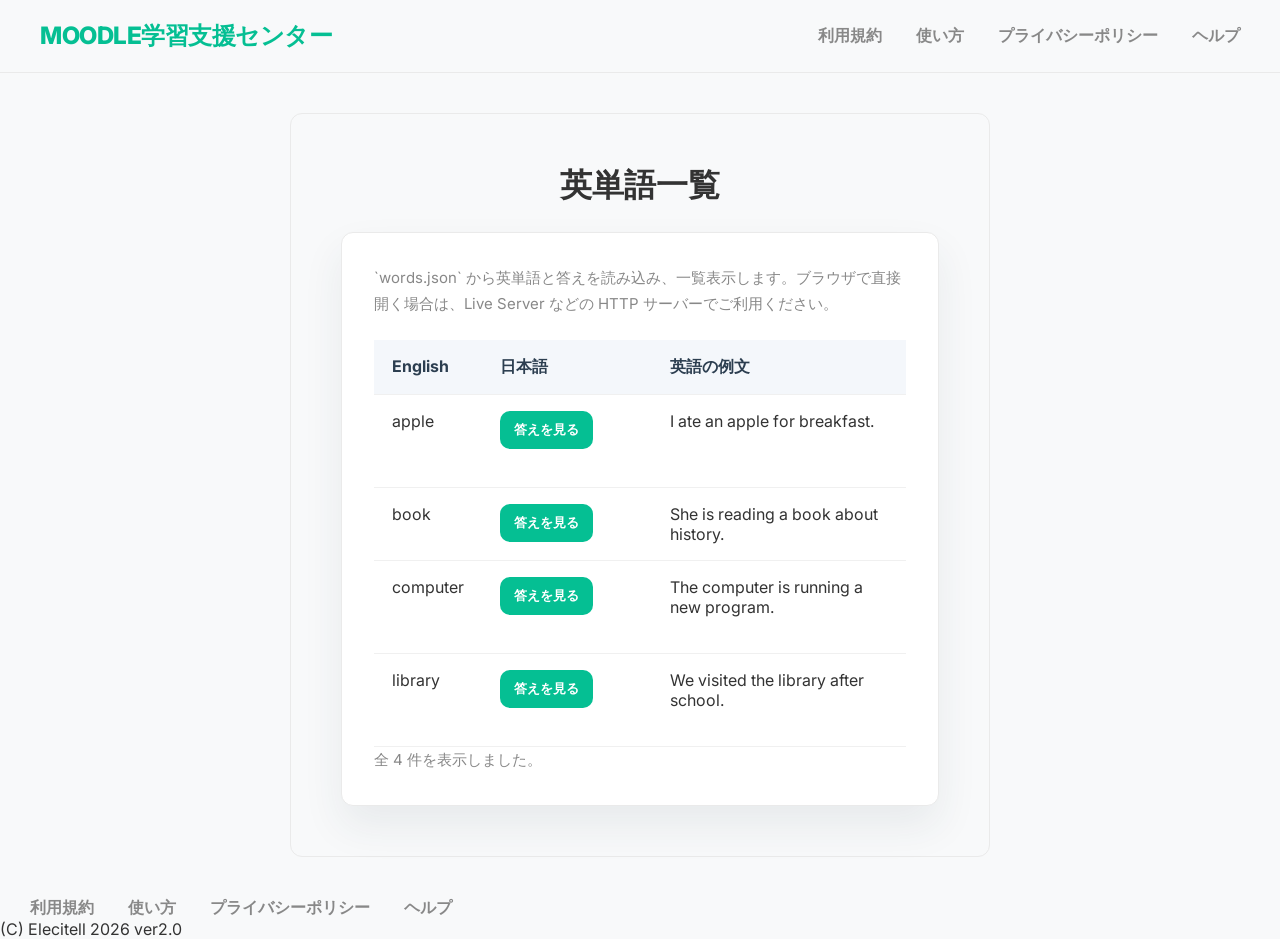
==== index.html @ 6a3adf2b "Rename word_list.html to index.html" ====
<!DOCTYPE html>
<html>

<head>
    <meta charset="UTF-8">
    <meta name="viewport" content="width=device-width, initial-scale=1">

    <!-- CSS読み込み -->
    <link rel="stylesheet" href="term.css">
    <!-- <link rel="stylesheet" href="../static/term.css"> -->

    <link rel="icon" href="data:,">

    <title>Moodle学習支援センター - 利用規約 -</title>
</head>

<body>
    <header>
        <a class="logo" href="/">Moodle学習支援センター</a>
        <div class="row">
            <a href="/term" class="menu">利用規約</a>
            <a href="/use" class="menu">使い方</a>
            <a href="/policy" class="menu">プライバシーポリシー</a>
            <a href="/help" class="menu">ヘルプ</a>
        </div>
    </header>

    <main>
        <div class="content">
            <h1 style="text-align: center; margin-bottom: 24px; color: var(--text-main);">英単語一覧</h1>
            <div class="card">
                <p class="note">`words.json` から英単語と答えを読み込み、一覧表示します。ブラウザで直接開く場合は、Live Server などの HTTP サーバーでご利用ください。</p>
                <div class="table-wrapper">
                    <table class="word-table">
                        <thead>
                            <tr>
                                <th>English</th>
                                <th>日本語</th>
                                <th>英語の例文</th>
                            </tr>
                        </thead>
                        <tbody id="wordTableBody">
                        </tbody>
                    </table>
                </div>
                <p id="status" class="note">読み込み中...</p>
            </div>
        </div>
    </main>

    <footer>
        <div class="row">
            <a href="/term" class="menu">利用規約</a>
            <a href="/use" class="menu">使い方</a>
            <a href="/policy" class="menu">プライバシーポリシー</a>
            <a href="/help" class="menu">ヘルプ</a>
            <p>(C) Elecitell 2026 ver2.0</p>
        </div>
    </footer>

    <script>
        async function loadWordList() {
            const status = document.getElementById('status');
            const tbody = document.getElementById('wordTableBody');
            try {
                const response = await fetch(new URL('./words.json', location.href));
                if (!response.ok) throw new Error('読み込みに失敗しました');
                const words = await response.json();

                if (!Array.isArray(words) || words.length === 0) {
                    status.textContent = '単語データがありません。';
                    return;
                }

                words.forEach(item => {
                    const row = document.createElement('tr');
                    const wordCell = document.createElement('td');
                    const meaningCell = document.createElement('td');
                    const exampleCell = document.createElement('td');
                    const revealBtn = document.createElement('button');
                    const answerText = document.createElement('span');

                    wordCell.textContent = item.word || '';

                    revealBtn.className = 'reveal-btn';
                    revealBtn.type = 'button';
                    revealBtn.textContent = '答えを見る';

                    answerText.className = 'hidden-answer';
                    answerText.textContent = item.meaning || 'なし';

                    revealBtn.addEventListener('click', () => {
                        answerText.classList.add('visible-answer');
                        answerText.classList.remove('hidden-answer');
                        revealBtn.disabled = true;
                    });

                    meaningCell.appendChild(revealBtn);
                    meaningCell.appendChild(answerText);
                    exampleCell.textContent = item.example || '';

                    row.appendChild(wordCell);
                    row.appendChild(meaningCell);
                    row.appendChild(exampleCell);
                    tbody.appendChild(row);
                });

                status.textContent = `全 ${words.length} 件を表示しました。`;
            } catch (error) {
                status.textContent = 'データの読み込み中にエラーが発生しました。ローカルファイルはサーバー経由で開く必要があります。';
                console.error(error);
            }
        }

        window.addEventListener('DOMContentLoaded', loadWordList);
    </script>
</body>

</html>
---- term.css ----
@import url('https://fonts.googleapis.com/css2?family=Inter:wght@400;600;800&display=swap');

:root {
    --primary: #05BF93;
    --secondary: #2C3E50;
    --bg-color: #F8F9FA;
    --text-main: #333333;
    --text-muted: #888888;
    --border-color: #EAEAEA;
    --border-light: #F0F0F0;
    --hover-bg: #F1F2F6;
    --active-bg: #E8F8F5;
    --radius: 12px;
}

* {
    box-sizing: border-box;
    margin: 0;
    padding: 0;
    font-family: 'Inter', sans-serif;
}

body {
    background: var(--bg-color);
    color: var(--text-main);
    min-height: 100vh;
    display: flex;
    flex-direction: column;
}

/* --------------------
   Header
-------------------- */
header {
    display: flex;
    background: var(--bg-color);
    border-bottom: 1px solid var(--border-color);
    justify-content: space-between;
    align-items: center;
    padding: 20px 40px;
    position: sticky;
    top: 0;
    z-index: 100;
}

.logo {
    font-weight: 800;
    font-size: 24px;
    color: var(--primary);
    text-decoration: none;
    letter-spacing: -0.5px;
    text-transform: uppercase;
}

.menu {
    text-decoration: none;
    color: var(--text-muted);
    font-weight: 600;
    margin-left: 30px;
    transition: color 0.3s ease;
    position: relative;
}

.menu:hover {
    color: var(--primary);
}

.menu::after {
    content: '';
    position: absolute;
    width: 0;
    height: 2px;
    display: block;
    margin-top: 4px;
    right: 0;
    background: var(--primary);
    transition: width 0.3s ease;
    -webkit-transition: width 0.3s ease;
}

.menu:hover::after {
    width: 100%;
    left: 0;
    background: var(--primary);
}

/* --------------------
   Main Context
-------------------- */
main {
    flex: 1;
    display: flex;
    justify-content: center;
    align-items: flex-start;
    padding: 40px 20px;
}

.content {
    width: 100%;
    max-width: 700px;
    background: var(--bg-color);
    border: 1px solid var(--border-color);
    padding: 50px;
    border-radius: var(--radius);
    animation: slideUp 0.6s cubic-bezier(0.16, 1, 0.3, 1);
}

@keyframes slideUp {
    from {
        opacity: 0;
        transform: translateY(30px);
    }

    to {
        opacity: 1;
        transform: translateY(0);
    }
}

/* --------------------
   Forms & Elements
-------------------- */
.card {
    background: white;
    border: 1px solid var(--border-color);
    border-radius: var(--radius);
    padding: 32px;
    box-shadow: 0 20px 40px rgba(44, 62, 80, 0.08);
}

.note {
    color: var(--text-muted);
    font-size: 15px;
    line-height: 1.7;
}

.table-wrapper {
    overflow-x: auto;
    margin-top: 24px;
}

.word-table {
    width: 100%;
    border-collapse: collapse;
    min-width: 320px;
}

.word-table th,
.word-table td {
    padding: 16px 18px;
    border-bottom: 1px solid var(--border-light);
    text-align: left;
    vertical-align: top;
}

.word-table th {
    background: #F4F7FB;
    color: var(--secondary);
    font-weight: 700;
}

.word-table tr:hover {
    background: var(--hover-bg);
}

.answer-cell {
    color: var(--secondary);
    line-height: 1.6;
}

.answer-label {
    display: block;
    font-weight: 700;
    margin-bottom: 6px;
}

.reveal-btn {
    padding: 10px 14px;
    background: var(--primary);
    color: white;
    border: none;
    border-radius: 10px;
    cursor: pointer;
    font-weight: 700;
    transition: transform 0.2s ease, background 0.2s ease;
}

.reveal-btn:hover {
    transform: translateY(-1px);
    background: #049671;
}

.reveal-btn:disabled {
    opacity: 0.6;
    cursor: not-allowed;
}

.hidden-answer {
    color: transparent;
    user-select: none;
    transition: color 0.2s ease;
}

.visible-answer {
    color: var(--text-main);

    .Form-Btn:disabled {
        background: var(--hover-bg);
        color: var(--border-light);
        border-color: var(--border-light);
        cursor: not-allowed;
    }

    /* --------------------
   Footer
-------------------- */
    footer {
        margin-top: auto;
        background: var(--bg-color);
        border-top: 1px solid var(--border-color);
        padding: 30px 40px;
    }

    footer .row {
        display: flex;
        justify-content: center;
        align-items: center;
        flex-wrap: wrap;
        gap: 30px;
        max-width: 800px;
        margin: 0 auto;
    }

    footer .menu {
        margin: 0;
        font-size: 14px;
    }

    footer p {
        width: 100%;
        text-align: center;
        color: var(--text-muted);
        font-size: 13px;
        margin-top: 20px;
        font-weight: 600;
    }

    /* --------------------
   Responsive
-------------------- */
    @media screen and (max-width: 768px) {
        header {
            flex-direction: column;
            padding: 15px 20px;
            gap: 15px;
        }

        header .row {
            display: flex;
            flex-wrap: wrap;
            justify-content: center;
            gap: 15px;
        }

        .logo {
            font-size: 22px;
        }

        .menu {
            margin-left: 0;
            font-size: 14px;
        }

        .content {
            padding: 30px 20px;
        }
    }
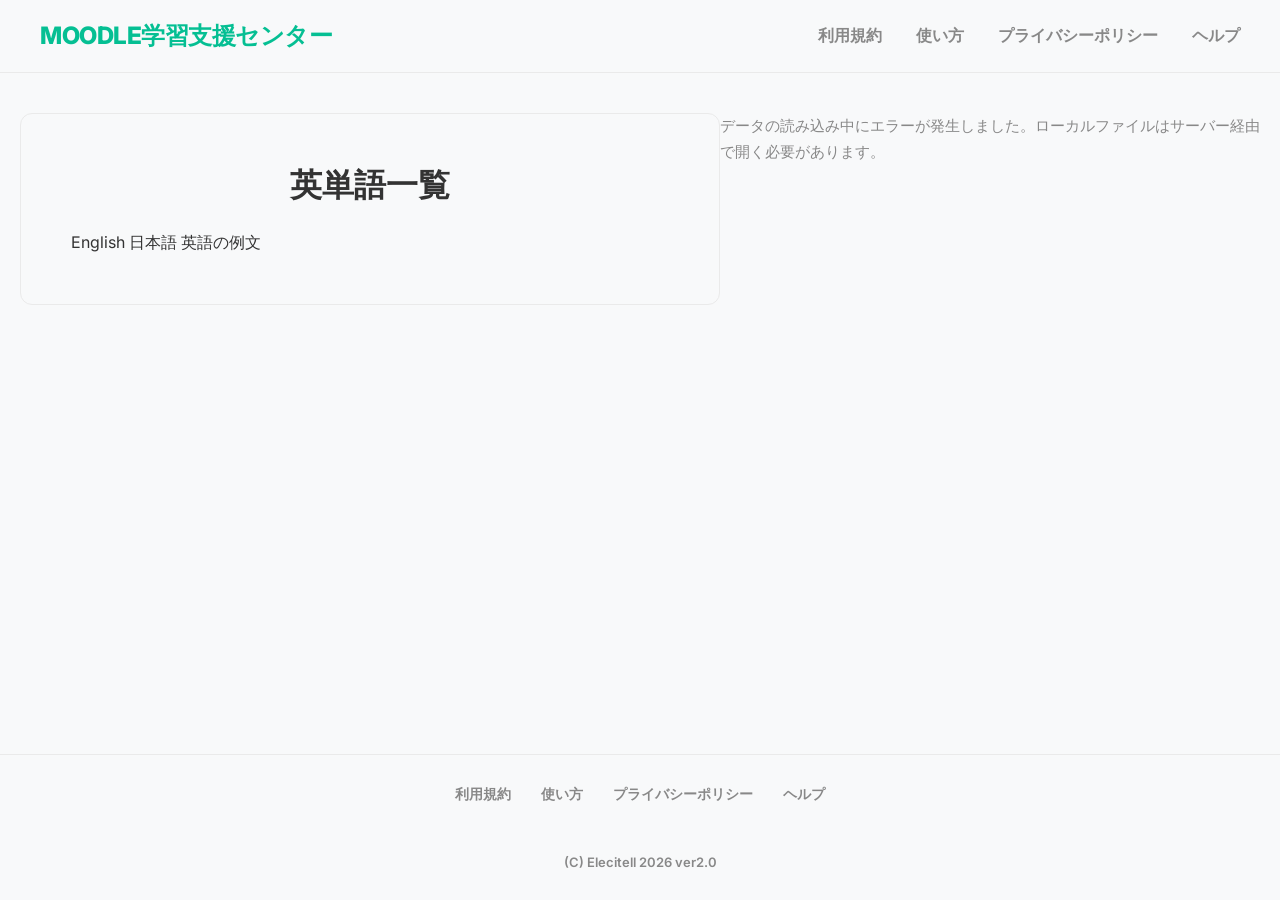
==== commit e74cddf7: "Add files via upload" ====
--- a/index.html
+++ b/index.html
@@ -28,10 +28,7 @@
     <main>
         <div class="content">
             <h1 style="text-align: center; margin-bottom: 24px; color: var(--text-main);">英単語一覧</h1>
-            <div class="card">
-                <p class="note">`words.json` から英単語と答えを読み込み、一覧表示します。ブラウザで直接開く場合は、Live Server などの HTTP サーバーでご利用ください。</p>
-                <div class="table-wrapper">
-                    <table class="word-table">
+
                         <thead>
                             <tr>
                                 <th>English</th>
@@ -77,10 +74,14 @@
                     const wordCell = document.createElement('td');
                     const meaningCell = document.createElement('td');
                     const exampleCell = document.createElement('td');
+                    const wordInline = document.createElement('div');
+                    const wordText = document.createElement('span');
                     const revealBtn = document.createElement('button');
                     const answerText = document.createElement('span');
 
-                    wordCell.textContent = item.word || '';
+                    wordInline.className = 'word-inline';
+                    wordText.className = 'word-text';
+                    wordText.textContent = item.word || '';
 
                     revealBtn.className = 'reveal-btn';
                     revealBtn.type = 'button';
@@ -90,12 +91,14 @@
                     answerText.textContent = item.meaning || 'なし';
 
                     revealBtn.addEventListener('click', () => {
-                        answerText.classList.add('visible-answer');
-                        answerText.classList.remove('hidden-answer');
-                        revealBtn.disabled = true;
+                        const isVisible = answerText.classList.toggle('visible-answer');
+                        answerText.classList.toggle('hidden-answer', !isVisible);
+                        revealBtn.textContent = isVisible ? '答えを隠す' : '答えを見る';
                     });
 
-                    meaningCell.appendChild(revealBtn);
+                    wordInline.appendChild(wordText);
+                    wordInline.appendChild(revealBtn);
+                    wordCell.appendChild(wordInline);
                     meaningCell.appendChild(answerText);
                     exampleCell.textContent = item.example || '';
 
@@ -116,4 +119,4 @@
     </script>
 </body>
 
-</html>
+</html>
--- a/term.css
+++ b/term.css
@@ -163,15 +163,17 @@
     background: var(--hover-bg);
 }
 
-.answer-cell {
+.word-inline {
+    display: flex;
+    align-items: center;
+    gap: 12px;
+    flex-wrap: nowrap;
+    white-space: nowrap;
+}
+
+.word-text {
+    font-weight: 700;
     color: var(--secondary);
-    line-height: 1.6;
-}
-
-.answer-label {
-    display: block;
-    font-weight: 700;
-    margin-bottom: 6px;
 }
 
 .reveal-btn {
@@ -183,6 +185,7 @@
     cursor: pointer;
     font-weight: 700;
     transition: transform 0.2s ease, background 0.2s ease;
+    white-space: nowrap;
 }
 
 .reveal-btn:hover {
@@ -198,80 +201,73 @@
 .hidden-answer {
     color: transparent;
     user-select: none;
-    transition: color 0.2s ease;
+    visibility: hidden;
+    transition: color 0.2s ease, visibility 0.2s ease;
 }
 
 .visible-answer {
     color: var(--text-main);
-
-    .Form-Btn:disabled {
-        background: var(--hover-bg);
-        color: var(--border-light);
-        border-color: var(--border-light);
-        cursor: not-allowed;
-    }
-
-    /* --------------------
-   Footer
--------------------- */
-    footer {
-        margin-top: auto;
-        background: var(--bg-color);
-        border-top: 1px solid var(--border-color);
-        padding: 30px 40px;
-    }
-
-    footer .row {
+    visibility: visible;
+}
+
+footer {
+    margin-top: auto;
+    background: var(--bg-color);
+    border-top: 1px solid var(--border-color);
+    padding: 30px 40px;
+}
+
+footer .row {
+    display: flex;
+    justify-content: center;
+    align-items: center;
+    flex-wrap: wrap;
+    gap: 30px;
+    max-width: 800px;
+    margin: 0 auto;
+}
+
+footer .menu {
+    margin: 0;
+    font-size: 14px;
+}
+
+footer p {
+    width: 100%;
+    text-align: center;
+    color: var(--text-muted);
+    font-size: 13px;
+    margin-top: 20px;
+    font-weight: 600;
+}
+
+/* --------------------
+   Responsive
+-------------------- */
+@media screen and (max-width: 768px) {
+    header {
+        flex-direction: column;
+        padding: 15px 20px;
+        gap: 15px;
+    }
+
+    header .row {
         display: flex;
+        flex-wrap: wrap;
         justify-content: center;
-        align-items: center;
-        flex-wrap: wrap;
-        gap: 30px;
-        max-width: 800px;
-        margin: 0 auto;
-    }
-
-    footer .menu {
-        margin: 0;
+        gap: 15px;
+    }
+
+    .logo {
+        font-size: 22px;
+    }
+
+    .menu {
+        margin-left: 0;
         font-size: 14px;
     }
 
-    footer p {
-        width: 100%;
-        text-align: center;
-        color: var(--text-muted);
-        font-size: 13px;
-        margin-top: 20px;
-        font-weight: 600;
-    }
-
-    /* --------------------
-   Responsive
--------------------- */
-    @media screen and (max-width: 768px) {
-        header {
-            flex-direction: column;
-            padding: 15px 20px;
-            gap: 15px;
-        }
-
-        header .row {
-            display: flex;
-            flex-wrap: wrap;
-            justify-content: center;
-            gap: 15px;
-        }
-
-        .logo {
-            font-size: 22px;
-        }
-
-        .menu {
-            margin-left: 0;
-            font-size: 14px;
-        }
-
-        .content {
-            padding: 30px 20px;
-        }
-    }+    .content {
+        padding: 30px 20px;
+    }
+}
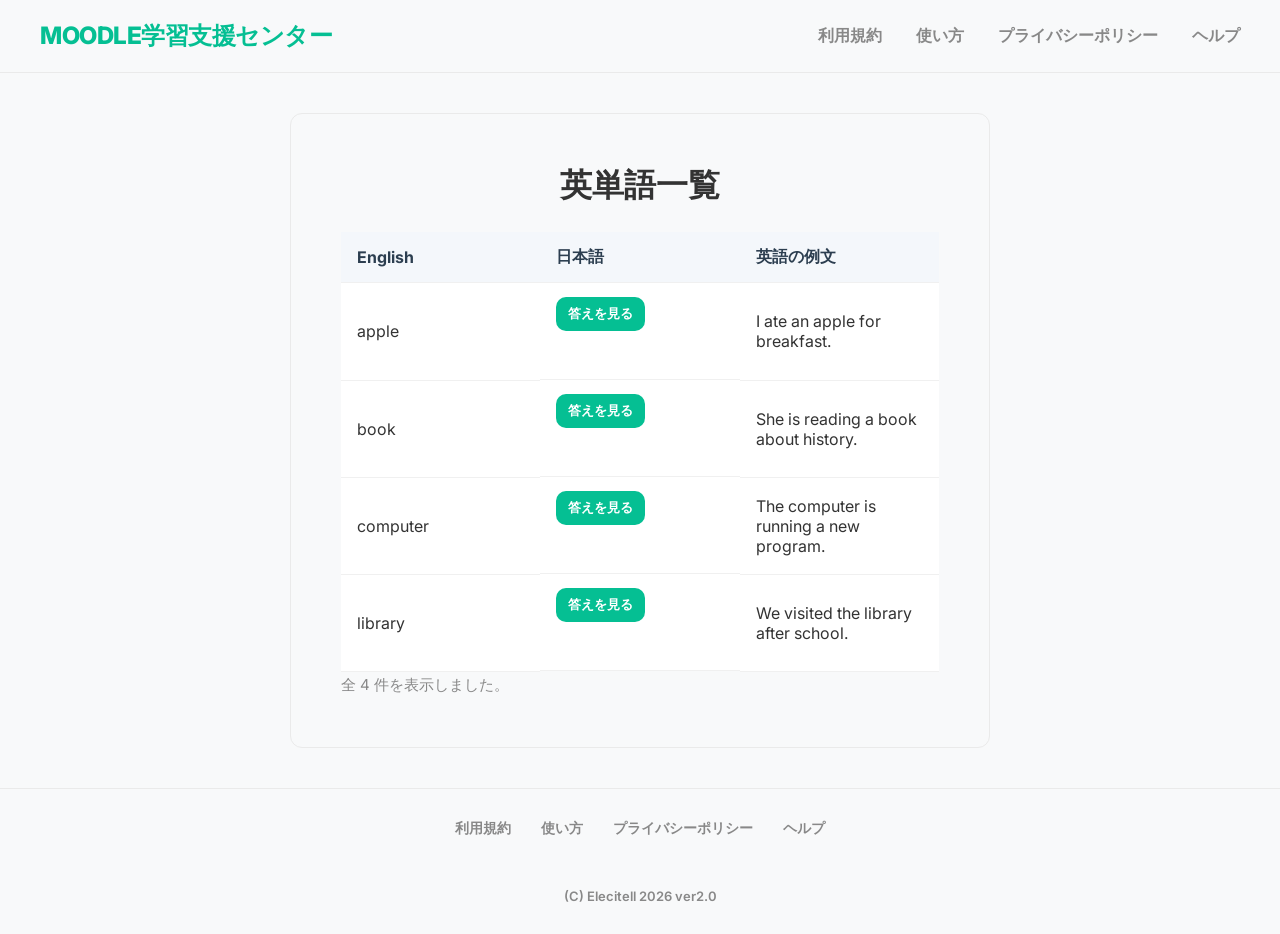
==== commit a163479a: "Add files via upload" ====
--- a/index.html
+++ b/index.html
@@ -28,7 +28,9 @@
     <main>
         <div class="content">
             <h1 style="text-align: center; margin-bottom: 24px; color: var(--text-main);">英単語一覧</h1>
-
+            <div>
+                <div class="table-wrapper">
+                    <table class="word-table">
                         <thead>
                             <tr>
                                 <th>English</th>
@@ -74,14 +76,10 @@
                     const wordCell = document.createElement('td');
                     const meaningCell = document.createElement('td');
                     const exampleCell = document.createElement('td');
-                    const wordInline = document.createElement('div');
-                    const wordText = document.createElement('span');
                     const revealBtn = document.createElement('button');
                     const answerText = document.createElement('span');
 
-                    wordInline.className = 'word-inline';
-                    wordText.className = 'word-text';
-                    wordText.textContent = item.word || '';
+                    wordCell.textContent = item.word || '';
 
                     revealBtn.className = 'reveal-btn';
                     revealBtn.type = 'button';
@@ -91,14 +89,12 @@
                     answerText.textContent = item.meaning || 'なし';
 
                     revealBtn.addEventListener('click', () => {
-                        const isVisible = answerText.classList.toggle('visible-answer');
-                        answerText.classList.toggle('hidden-answer', !isVisible);
-                        revealBtn.textContent = isVisible ? '答えを隠す' : '答えを見る';
+                        answerText.classList.add('visible-answer');
+                        answerText.classList.remove('hidden-answer');
+                        revealBtn.disabled = true;
                     });
 
-                    wordInline.appendChild(wordText);
-                    wordInline.appendChild(revealBtn);
-                    wordCell.appendChild(wordInline);
+                    meaningCell.appendChild(revealBtn);
                     meaningCell.appendChild(answerText);
                     exampleCell.textContent = item.example || '';
 
--- a/term.css
+++ b/term.css
@@ -121,11 +121,10 @@
    Forms & Elements
 -------------------- */
 .card {
-    background: white;
-    border: 1px solid var(--border-color);
-    border-radius: var(--radius);
-    padding: 32px;
-    box-shadow: 0 20px 40px rgba(44, 62, 80, 0.08);
+    background: transparent;
+    border: none;
+    box-shadow: none;
+    padding: 0;
 }
 
 .note {
@@ -136,21 +135,22 @@
 
 .table-wrapper {
     overflow-x: auto;
-    margin-top: 24px;
+    margin-top: 12px;
 }
 
 .word-table {
     width: 100%;
     border-collapse: collapse;
     min-width: 320px;
+    table-layout: fixed;
 }
 
 .word-table th,
 .word-table td {
-    padding: 16px 18px;
+    padding: 14px 16px;
     border-bottom: 1px solid var(--border-light);
     text-align: left;
-    vertical-align: top;
+    vertical-align: middle;
 }
 
 .word-table th {
@@ -159,25 +159,43 @@
     font-weight: 700;
 }
 
+.word-table tbody tr {
+    background: white;
+}
+
 .word-table tr:hover {
     background: var(--hover-bg);
 }
 
-.word-inline {
+.word-table td:nth-child(1),
+.word-table td:nth-child(2) {
+    white-space: nowrap;
+}
+
+.word-table td:nth-child(2) {
     display: flex;
     align-items: center;
     gap: 12px;
-    flex-wrap: nowrap;
-    white-space: nowrap;
-}
-
-.word-text {
-    font-weight: 700;
+    flex-wrap: wrap;
+}
+
+.word-table td:nth-child(2) .reveal-btn {
+    flex-shrink: 0;
+}
+
+.word-table td:nth-child(2) span {
+    display: inline-block;
+    min-width: 80px;
+    max-width: 100%;
+}
+
+.answer-cell {
     color: var(--secondary);
+    line-height: 1.6;
 }
 
 .reveal-btn {
-    padding: 10px 14px;
+    padding: 8px 12px;
     background: var(--primary);
     color: white;
     border: none;
@@ -185,7 +203,6 @@
     cursor: pointer;
     font-weight: 700;
     transition: transform 0.2s ease, background 0.2s ease;
-    white-space: nowrap;
 }
 
 .reveal-btn:hover {
@@ -201,15 +218,23 @@
 .hidden-answer {
     color: transparent;
     user-select: none;
-    visibility: hidden;
-    transition: color 0.2s ease, visibility 0.2s ease;
+    transition: color 0.2s ease;
 }
 
 .visible-answer {
     color: var(--text-main);
-    visibility: visible;
-}
-
+}
+
+.Form-Btn:disabled {
+    background: var(--hover-bg);
+    color: var(--border-light);
+    border-color: var(--border-light);
+    cursor: not-allowed;
+}
+
+/* --------------------
+   Footer
+-------------------- */
 footer {
     margin-top: auto;
     background: var(--bg-color);
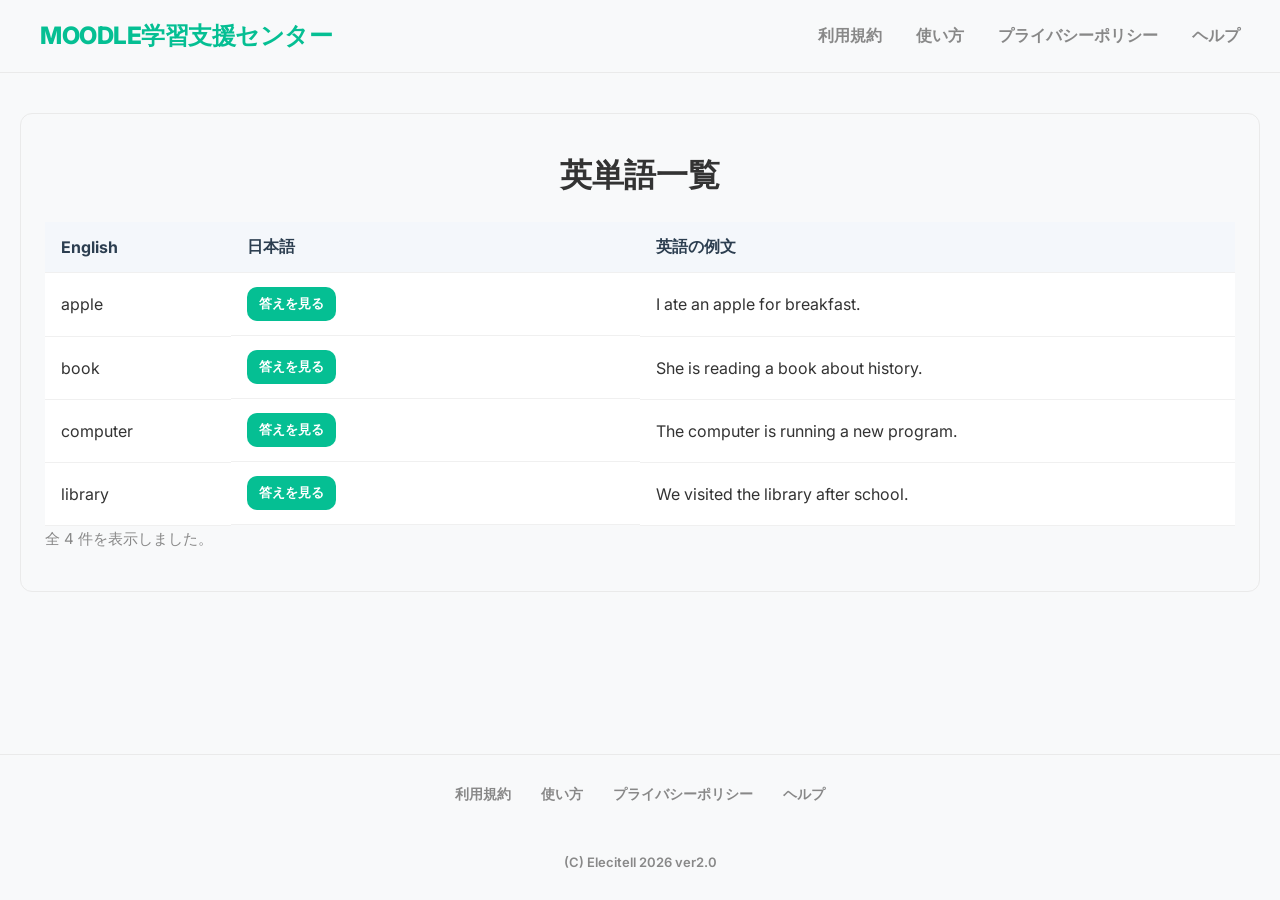
==== commit 2d0400bf: "Add files via upload" ====
--- a/index.html
+++ b/index.html
@@ -26,10 +26,10 @@
     </header>
 
     <main>
-        <div class="content">
+        <div class="content wide-layout">
             <h1 style="text-align: center; margin-bottom: 24px; color: var(--text-main);">英単語一覧</h1>
             <div>
-                <div class="table-wrapper">
+                <div class="table-wrapper wide-table">
                     <table class="word-table">
                         <thead>
                             <tr>
@@ -89,9 +89,16 @@
                     answerText.textContent = item.meaning || 'なし';
 
                     revealBtn.addEventListener('click', () => {
-                        answerText.classList.add('visible-answer');
-                        answerText.classList.remove('hidden-answer');
-                        revealBtn.disabled = true;
+                        const isHidden = answerText.classList.contains('hidden-answer');
+                        if (isHidden) {
+                            answerText.classList.remove('hidden-answer');
+                            answerText.classList.add('visible-answer');
+                            revealBtn.textContent = '隠す';
+                        } else {
+                            answerText.classList.remove('visible-answer');
+                            answerText.classList.add('hidden-answer');
+                            revealBtn.textContent = '答えを見る';
+                        }
                     });
 
                     meaningCell.appendChild(revealBtn);
--- a/term.css
+++ b/term.css
@@ -97,12 +97,20 @@
 
 .content {
     width: 100%;
-    max-width: 700px;
+    max-width: none;
     background: var(--bg-color);
     border: 1px solid var(--border-color);
-    padding: 50px;
+    padding: 40px 24px;
     border-radius: var(--radius);
     animation: slideUp 0.6s cubic-bezier(0.16, 1, 0.3, 1);
+}
+
+.wide-layout {
+    max-width: 100%;
+}
+
+.wide-table {
+    width: 100%;
 }
 
 @keyframes slideUp {
@@ -142,7 +150,7 @@
     width: 100%;
     border-collapse: collapse;
     min-width: 320px;
-    table-layout: fixed;
+    table-layout: auto;
 }
 
 .word-table th,
@@ -176,7 +184,7 @@
     display: flex;
     align-items: center;
     gap: 12px;
-    flex-wrap: wrap;
+    white-space: nowrap;
 }
 
 .word-table td:nth-child(2) .reveal-btn {
@@ -187,6 +195,10 @@
     display: inline-block;
     min-width: 80px;
     max-width: 100%;
+}
+
+.word-table td:nth-child(3) {
+    white-space: nowrap;
 }
 
 .answer-cell {
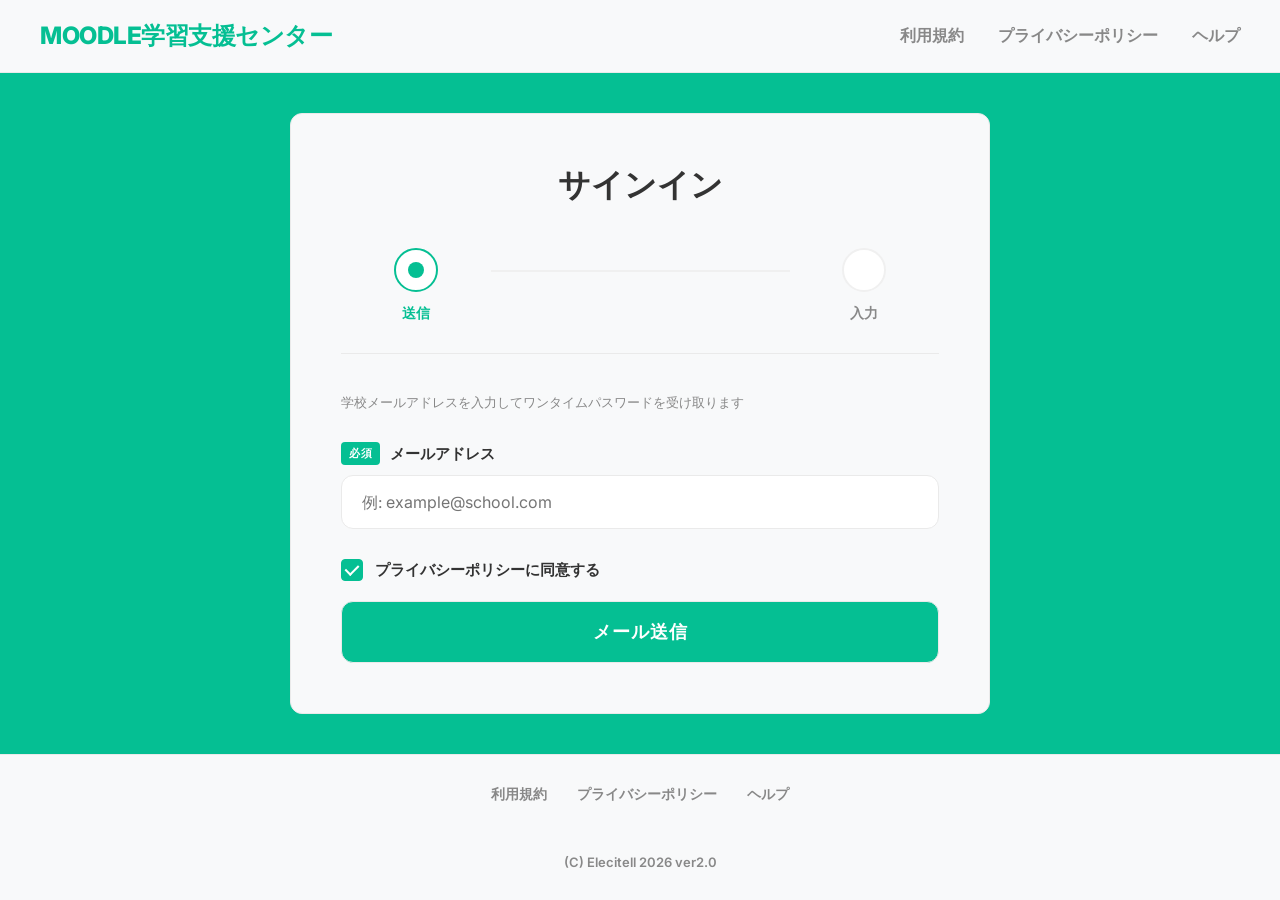
==== commit 4eedd25e: "Rename test.html to index.html" ====
--- a/index.html
+++ b/index.html
@@ -4,122 +4,170 @@
 <head>
     <meta charset="UTF-8">
     <meta name="viewport" content="width=device-width, initial-scale=1">
-
-    <!-- CSS読み込み -->
-    <link rel="stylesheet" href="term.css">
-    <!-- <link rel="stylesheet" href="../static/term.css"> -->
+    
+    <link rel="stylesheet" href="test.css">
+    <!-- <link rel="stylesheet" href="../static/test.css"> -->
 
     <link rel="icon" href="data:,">
-
-    <title>Moodle学習支援センター - 利用規約 -</title>
+    <title>Moodle学習支援センター - サインイン -</title>
 </head>
 
 <body>
+
+    <script>
+        document.addEventListener("DOMContentLoaded", function () {
+
+            const togglePassword = document.getElementById("togglePassword");
+            const password = document.getElementById("password");
+
+            const startBtn = document.getElementById("startBtn");
+            const radioButtons = document.querySelectorAll("input[name='grade']");
+            const usernameInput = document.querySelectorAll(".Form-Item-Input")[0];
+            const passwordInput = document.querySelectorAll(".Form-Item-Input")[1];
+            const policyCheck = document.querySelector(".checkboxItem input");
+
+            // パスワード表示切替
+            togglePassword.addEventListener("click", function () {
+                const isPassword = password.type === "password";
+                password.type = isPassword ? "text" : "password";
+                this.classList.toggle("closed");
+            });
+
+            function validateForm() {
+                const gradeSelected = [...radioButtons].some(r => r.checked);
+                const testSelected = document.querySelectorAll("#dropdown input[name='testname']:checked").length > 0;
+                const usernameFilled = usernameInput.value.trim() !== "";
+                const passwordFilled = passwordInput.value.trim() !== "";
+                const policyChecked = policyCheck.checked;
+
+                const allValid = gradeSelected && testSelected && usernameFilled && passwordFilled && policyChecked;
+
+                startBtn.disabled = !allValid;
+            }
+
+            radioButtons.forEach(r => r.addEventListener("change", validateForm));
+            document.querySelectorAll("#dropdown input").forEach(cb => cb.addEventListener("change", validateForm));
+            usernameInput.addEventListener("input", validateForm);
+            passwordInput.addEventListener("input", validateForm);
+            policyCheck.addEventListener("change", validateForm);
+
+            validateForm();
+
+            // startBtn allows native submit when not disabled
+        });
+    </script>
+
     <header>
         <a class="logo" href="/">Moodle学習支援センター</a>
         <div class="row">
             <a href="/term" class="menu">利用規約</a>
-            <a href="/use" class="menu">使い方</a>
             <a href="/policy" class="menu">プライバシーポリシー</a>
             <a href="/help" class="menu">ヘルプ</a>
         </div>
     </header>
 
     <main>
-        <div class="content wide-layout">
-            <h1 style="text-align: center; margin-bottom: 24px; color: var(--text-main);">英単語一覧</h1>
-            <div>
-                <div class="table-wrapper wide-table">
-                    <table class="word-table">
-                        <thead>
-                            <tr>
-                                <th>English</th>
-                                <th>日本語</th>
-                                <th>英語の例文</th>
-                            </tr>
-                        </thead>
-                        <tbody id="wordTableBody">
-                        </tbody>
-                    </table>
+        <form class="content" method="POST" action="/run" id="testForm">
+        <h1 style="text-align: center; margin-bottom: 40px; color: var(--text-main);">サインイン</h1>
+
+            <div class="stepper">
+                <div class="step current">
+                    <div class="circle"></div>
+                    <div class="label">送信</div>
                 </div>
-                <p id="status" class="note">読み込み中...</p>
+
+                <div class="line"></div>
+
+                <div class="step">
+                    <div class="circle"></div>
+                    <div class="label">入力</div>
+                </div>
             </div>
-        </div>
+
+            <div class="note" style="margin-bottom: 30px;">
+                学校メールアドレスを入力してワンタイムパスワードを受け取ります
+            </div>
+
+            <div class="Form-Item">
+                <p class="Form-Item-Label">
+                    <span class="Form-Item-Label-Required">必須</span>メールアドレス
+                </p>
+                <input type="text" name="username" class="Form-Item-Input" placeholder="例: example@school.com" />
+            </div>
+
+            <label class="checkboxItem">
+                <input type="checkbox" name="policy_agree" value="選択肢1" class="checkbox" checked />
+                プライバシーポリシーに同意する
+            </label>
+
+            <div class="button-wrapper">
+                <button type="submit" class="Form-Btn" id="startBtn">
+                    メール送信
+                </button>
+            </div>
+
+        </form>
+        
+        <script>
+            document.getElementById("testForm").addEventListener("submit", async function(e) {
+                e.preventDefault();
+
+                const formData = new FormData(this);
+
+                const payload = {
+                    grade: formData.get("grade"),
+                    testname: formData.getAll("testname"),
+                    username: formData.get("username"),
+                    password: formData.get("password")
+                };
+
+                console.log("送信データ:", payload);
+
+                try {
+                    const res = await fetch("https://my-worker.syousei-syousei-06-25.workers.dev/api", {
+                        method: "POST",
+                        headers: {
+                            "Content-Type": "application/json"
+                        },
+                        body: JSON.stringify(payload)
+                    });
+
+                    console.log("レスポンス受信");
+
+                    const data = await res.json();
+                    console.log("data:", data);
+
+                    // 🔥 statusで分岐
+                    if (data.status === "loading") {
+                        location.href = "/load.html?username=" + payload.username;
+                    } 
+                    else if (data.status === "congestion") {
+                        location.href = "/congestion.html";
+                    } 
+                    else if (data.status === "free") {
+                        location.href = "/free.html";
+                    } 
+                    else {
+                        location.href = "/error.html";
+                    }
+
+                } catch(e) {
+                    console.error(e);
+                    alert("通信エラー: " + e.message);
+                }
+            });
+        </script>
     </main>
 
     <footer>
         <div class="row">
             <a href="/term" class="menu">利用規約</a>
-            <a href="/use" class="menu">使い方</a>
             <a href="/policy" class="menu">プライバシーポリシー</a>
             <a href="/help" class="menu">ヘルプ</a>
             <p>(C) Elecitell 2026 ver2.0</p>
         </div>
     </footer>
 
-    <script>
-        async function loadWordList() {
-            const status = document.getElementById('status');
-            const tbody = document.getElementById('wordTableBody');
-            try {
-                const response = await fetch(new URL('./words.json', location.href));
-                if (!response.ok) throw new Error('読み込みに失敗しました');
-                const words = await response.json();
-
-                if (!Array.isArray(words) || words.length === 0) {
-                    status.textContent = '単語データがありません。';
-                    return;
-                }
-
-                words.forEach(item => {
-                    const row = document.createElement('tr');
-                    const wordCell = document.createElement('td');
-                    const meaningCell = document.createElement('td');
-                    const exampleCell = document.createElement('td');
-                    const revealBtn = document.createElement('button');
-                    const answerText = document.createElement('span');
-
-                    wordCell.textContent = item.word || '';
-
-                    revealBtn.className = 'reveal-btn';
-                    revealBtn.type = 'button';
-                    revealBtn.textContent = '答えを見る';
-
-                    answerText.className = 'hidden-answer';
-                    answerText.textContent = item.meaning || 'なし';
-
-                    revealBtn.addEventListener('click', () => {
-                        const isHidden = answerText.classList.contains('hidden-answer');
-                        if (isHidden) {
-                            answerText.classList.remove('hidden-answer');
-                            answerText.classList.add('visible-answer');
-                            revealBtn.textContent = '隠す';
-                        } else {
-                            answerText.classList.remove('visible-answer');
-                            answerText.classList.add('hidden-answer');
-                            revealBtn.textContent = '答えを見る';
-                        }
-                    });
-
-                    meaningCell.appendChild(revealBtn);
-                    meaningCell.appendChild(answerText);
-                    exampleCell.textContent = item.example || '';
-
-                    row.appendChild(wordCell);
-                    row.appendChild(meaningCell);
-                    row.appendChild(exampleCell);
-                    tbody.appendChild(row);
-                });
-
-                status.textContent = `全 ${words.length} 件を表示しました。`;
-            } catch (error) {
-                status.textContent = 'データの読み込み中にエラーが発生しました。ローカルファイルはサーバー経由で開く必要があります。';
-                console.error(error);
-            }
-        }
-
-        window.addEventListener('DOMContentLoaded', loadWordList);
-    </script>
 </body>
 
-</html>+</html>
--- a/test.css
+++ b/test.css
@@ -0,0 +1,746 @@
+@import url('https://fonts.googleapis.com/css2?family=Inter:wght@400;600;800&display=swap');
+
+:root {
+  --primary: #05BF93;
+  --secondary: #2C3E50;
+  --bg-color: #F8F9FA;
+  --text-main: #333333;
+  --text-muted: #888888;
+  --border-color: #EAEAEA;
+  --border-light: #F0F0F0;
+  --hover-bg: #F1F2F6;
+  --active-bg: #E8F8F5;
+  --radius: 12px;
+}
+
+* {
+  box-sizing: border-box;
+  margin: 0;
+  padding: 0;
+  font-family: 'Inter', sans-serif;
+}
+
+body {
+  background: var(--primary);
+  color: var(--text-main);
+  min-height: 100vh;
+  display: flex;
+  flex-direction: column;
+}
+
+/* --------------------
+   Header
+-------------------- */
+header {
+  display: flex;
+  background: var(--bg-color);
+  border-bottom: 1px solid var(--border-color);
+  justify-content: space-between;
+  align-items: center;
+  padding: 20px 40px;
+  position: sticky;
+  top: 0;
+  z-index: 100;
+}
+
+.logo {
+  font-weight: 800;
+  font-size: 24px;
+  color: var(--primary);
+  text-decoration: none;
+  letter-spacing: -0.5px;
+  text-transform: uppercase;
+}
+
+.menu {
+  text-decoration: none;
+  color: var(--text-muted);
+  font-weight: 600;
+  margin-left: 30px;
+  transition: color 0.3s ease;
+  position: relative;
+}
+
+.menu:hover {
+  color: var(--primary);
+}
+
+.menu::after {
+  content: '';
+  position: absolute;
+  width: 0;
+  height: 2px;
+  display: block;
+  margin-top: 4px;
+  right: 0;
+  background: var(--primary);
+  transition: width 0.3s ease;
+  -webkit-transition: width 0.3s ease;
+}
+
+.menu:hover::after {
+  width: 100%;
+  left: 0;
+  background: var(--primary);
+}
+
+/* --------------------
+   Main Context
+-------------------- */
+main {
+  flex: 1;
+  display: flex;
+  flex-direction: column;
+  justify-content: center;
+  align-items: center;
+  padding: 40px 20px;
+}
+
+.content {
+  width: 100%;
+  max-width: 700px;
+  background: var(--bg-color);
+  border: 1px solid var(--border-color);
+  padding: 50px;
+  border-radius: var(--radius);
+  animation: slideUp 0.6s cubic-bezier(0.16, 1, 0.3, 1);
+}
+
+@keyframes slideUp {
+  from {
+    opacity: 0;
+    transform: translateY(30px);
+  }
+  to {
+    opacity: 1;
+    transform: translateY(0);
+  }
+}
+
+/* --------------------
+   Stepper
+-------------------- */
+.stepper {
+  display: flex;
+  align-items: center;
+  justify-content: space-between;
+  width: 100%;
+  padding-bottom: 30px;
+  margin-bottom: 40px;
+  border-bottom: 1px solid var(--border-color);
+}
+
+.step {
+  display: flex;
+  flex-direction: column;
+  align-items: center;
+  position: relative;
+  font-weight: 600;
+  font-size: 14px;
+  color: var(--text-muted);
+  flex: 1;
+}
+
+.circle {
+  width: 44px;
+  height: 44px;
+  border-radius: 50%;
+  border: 2px solid var(--border-light);
+  background: white;
+  display: flex;
+  align-items: center;
+  justify-content: center;
+  font-weight: 800;
+  color: var(--border-light);
+  transition: all 0.4s cubic-bezier(0.4, 0, 0.2, 1);
+  margin-bottom: 12px;
+}
+
+.line {
+  flex: 2;
+  height: 2px;
+  background: var(--border-light);
+  position: relative;
+  top: -15px;
+  overflow: hidden;
+}
+
+.line.completed::after {
+  content: "";
+  position: absolute;
+  inset: 0;
+  background: var(--primary);
+  animation: lineGrow 0.6s ease forwards;
+}
+
+@keyframes lineGrow {
+  from { width: 0; }
+  to { width: 100%; }
+}
+
+.step.completed .circle {
+  background: var(--primary);
+  border-color: var(--primary);
+  color: white;
+  animation: pop 0.4s cubic-bezier(0.175, 0.885, 0.32, 1.275);
+}
+
+.step.completed .label {
+  color: var(--primary);
+}
+
+.step.current .circle {
+  border-color: var(--primary);
+  color: var(--primary);
+}
+
+.step.current .label {
+  color: var(--primary);
+}
+
+.step.current .circle::after {
+  content: "";
+  width: 16px;
+  height: 16px;
+  background: var(--primary);
+  border-radius: 50%;
+  position: absolute;
+  animation: pulse 2s infinite cubic-bezier(0.4, 0, 0.6, 1);
+}
+
+@keyframes pulse {
+  0% {
+    transform: scale(0.8);
+    opacity: 1;
+  }
+  70% {
+    transform: scale(1.5);
+    opacity: 0;
+  }
+  100% {
+    transform: scale(0.8);
+    opacity: 0;
+  }
+}
+
+@keyframes pop {
+  0% { transform: scale(0.8); }
+  50% { transform: scale(1.1); }
+  100% { transform: scale(1); }
+}
+
+/* --------------------
+   Forms
+-------------------- */
+.Form-Item {
+  margin-bottom: 25px;
+  width: 100%;
+}
+
+.Form-Item-Label {
+  display: flex;
+  align-items: center;
+  font-weight: 600;
+  font-size: 15px;
+  margin-bottom: 10px;
+  color: var(--text-main);
+}
+
+.Form-Item-Label-Required {
+  font-size: 11px;
+  font-weight: 800;
+  background: var(--primary);
+  color: white;
+  padding: 4px 8px;
+  border-radius: 4px;
+  margin-right: 10px;
+  letter-spacing: 0.5px;
+  text-transform: uppercase;
+}
+
+.Form-Item-Input {
+  width: 100%;
+  padding: 16px 20px;
+  border: 1px solid var(--border-color);
+  border-radius: var(--radius);
+  font-size: 16px;
+  background: white;
+  color: var(--text-main);
+  transition: all 0.3s ease;
+}
+
+.Form-Item-Input:focus {
+  outline: none;
+  background: var(--hover-bg);
+}
+
+.password-wrapper {
+  position: relative;
+  width: 100%;
+}
+
+.toggle-password {
+  position: absolute;
+  right: 15px;
+  top: 50%;
+  transform: translateY(-50%);
+  background: none;
+  border: none;
+  cursor: pointer;
+  padding: 5px;
+  transition: background 0.2s;
+}
+
+.toggle-password:hover {
+  background: var(--hover-bg);
+}
+
+.eye-icon {
+  width: 20px;
+  height: 20px;
+  stroke: var(--text-main);
+  stroke-width: 2;
+  fill: none;
+}
+
+.eye-icon circle {
+  fill: var(--text-main);
+}
+
+.eye-slash {
+  stroke: var(--text-main);
+  stroke-dasharray: 30;
+  stroke-dashoffset: 30;
+  transition: 0.3s;
+}
+
+.closed .eye-slash {
+  stroke-dashoffset: 0;
+}
+
+.note {
+  font-size: 13px;
+  color: var(--text-muted);
+  margin-top: 8px;
+}
+
+/* Radio Buttons */
+.text-button {
+    background: none;
+    border: none;
+    display: block;
+    margin: 16px auto;
+    font-weight: 700;     
+    color: var(--primary);
+    font-size: 18px;
+    cursor: pointer;
+    padding: 6px 0;
+    transition: color .2s;
+    text-align: center;
+}
+
+.text-button:hover {
+    color: var(--secondary);
+    text-decoration: none;
+}
+
+.radio-group {
+  display: flex;
+  gap: 30px;
+  margin-top: 10px;
+}
+
+.radio-group label {
+  display: flex;
+  align-items: center;
+  font-weight: 600;
+  cursor: pointer;
+  padding: 10px 20px;
+  border: 1px solid var(--border-color);
+  border-radius: var(--radius);
+  background: white;
+  transition: all 0.2s;
+}
+
+.radio-group label:hover {
+  background: var(--hover-bg);
+}
+
+.radio-group input[type="radio"] {
+  display: none;
+}
+
+.radio-group input[type="radio"]:checked+span {
+  color: white;
+  font-weight: 800;
+}
+
+
+.radio-group label:has(input[type="radio"]:checked) {
+  background: var(--primary);
+  color: white;
+}
+
+.radio-group label:has(input[type="radio"]:checked) span {
+  color: white;
+}
+
+/* Native Radio Stylings (Fallback if no spans) */
+input[type="radio"] {
+  appearance: none;
+  width: 22px;
+  height: 22px;
+  border: 1px solid var(--border-color);
+  margin-right: 12px;
+  position: relative;
+  transition: 0.2s;
+  border-radius: 50%;
+}
+
+input[type="radio"]:checked {
+  background: var(--primary);
+  box-shadow: inset 0 0 0 4px white;
+}
+
+/* Multi-Select */
+.multi-select {
+  width: 100%;
+  position: relative;
+}
+
+.selected-box {
+  min-height: 52px;
+  background: white;
+  border: 1px solid var(--border-color);
+  border-radius: var(--radius);
+  padding: 8px 40px 8px 12px;
+  display: flex;
+  flex-wrap: wrap;
+  gap: 8px;
+  cursor: pointer;
+  position: relative;
+  transition: 0.3s;
+}
+
+.selected-box:hover {
+  background: var(--hover-bg);
+}
+
+.selected-box.open {
+  background: var(--hover-bg);
+}
+
+.selected-box::after {
+  content: "";
+  position: absolute;
+  right: 16px;
+  top: 50%;
+  transform: translateY(-50%);
+  width: 10px;
+  height: 10px;
+  border-right: 2px solid var(--text-main);
+  border-bottom: 2px solid var(--text-main);
+  transform: translateY(-70%) rotate(45deg);
+  transition: 0.3s;
+}
+
+.selected-box.open::after {
+  transform: translateY(-30%) rotate(225deg);
+}
+
+.placeholder {
+  color: var(--text-muted);
+  padding: 6px;
+  font-size: 16px;
+}
+
+.tag {
+  background: var(--primary);
+  color: white;
+  padding: 6px 12px;
+  border-radius: 6px;
+  font-size: 14px;
+  font-weight: 600;
+  display: flex;
+  align-items: center;
+  gap: 8px;
+  animation: pop 0.2s cubic-bezier(0.175, 0.885, 0.32, 1.275);
+}
+
+.tag button {
+  background: none;
+  border: none;
+  color: white;
+  font-size: 18px;
+  cursor: pointer;
+  display: flex;
+  align-items: center;
+  justify-content: center;
+}
+
+.tag button:hover {
+  color: var(--border-light);
+}
+
+.dropdown {
+  position: absolute;
+  width: 100%;
+  background: white;
+  border: 1px solid var(--border-color);
+  border-top: none;
+  border-radius: 0 0 var(--radius) var(--radius);
+  margin-top: 0px;
+  padding: 12px;
+  max-height: 250px;
+  overflow-y: auto;
+  z-index: 20;
+  display: none;
+}
+
+.dropdown label {
+  display: flex;
+  align-items: center;
+  padding: 10px;
+  cursor: pointer;
+  transition: 0.2s;
+  font-size: 15px;
+  border: 2px solid transparent;
+  border-radius: 6px;
+}
+
+.dropdown label:hover {
+  background: var(--hover-bg);
+  border-color: var(--border-color);
+}
+
+.dropdown .checkbox {
+  appearance: none;
+  width: 20px;
+  height: 20px;
+  border: 1px solid var(--border-color);
+  border-radius: 4px;
+  margin-right: 12px;
+  position: relative;
+  transition: 0.2s;
+}
+
+.dropdown .checkbox:checked {
+  background: var(--primary);
+  border-color: var(--primary);
+}
+
+.dropdown .checkbox:checked::after {
+  content: "";
+  position: absolute;
+  left: 5px;
+  top: 1px;
+  width: 5px;
+  height: 10px;
+  border: solid white;
+  border-width: 0 2px 2px 0;
+  transform: rotate(45deg);
+}
+
+/* Checkbox Item */
+.checkboxItem {
+  display: flex;
+  align-items: center;
+  font-size: 15px;
+  font-weight: 600;
+  color: var(--text-main);
+  cursor: pointer;
+  margin-top: 30px;
+}
+
+.checkboxItem .checkbox {
+  appearance: none;
+  width: 22px;
+  height: 22px;
+  border: 1px solid var(--border-color);
+  border-radius: 4px;
+  margin-right: 12px;
+  position: relative;
+  transition: 0.2s;
+  cursor: pointer;
+}
+
+.checkboxItem .checkbox:checked {
+  background: var(--primary);
+  border-color: var(--primary);
+}
+
+.checkboxItem .checkbox:checked::after {
+  content: "";
+  position: absolute;
+  left: 6px;
+  top: 2px;
+  width: 6px;
+  height: 11px;
+  border: solid white;
+  border-width: 0 2px 2px 0;
+  transform: rotate(45deg);
+}
+
+/* Button */
+.button-wrapper {
+  margin-top: 20px;
+}
+
+.Form-Btn {
+  width: 100%;
+  padding: 18px;
+  background: var(--primary);
+  color: white;
+  border: 1px solid var(--border-color);
+  border-radius: var(--radius);
+  font-size: 18px;
+  font-weight: 800;
+  cursor: pointer;
+  transition: all 0.2s;
+  text-transform: uppercase;
+  letter-spacing: 1px;
+}
+
+.Form-Btn:hover:not(:disabled) {
+  background: var(--secondary);
+}
+
+.Form-Btn:active:not(:disabled) {
+  transform: scale(0.98);
+}
+
+.Form-Btn:disabled {
+  background: var(--secondary);
+  color: var(--bg-color);
+  border-color: var(--border-light);
+  cursor: not-allowed;
+}
+
+/* OTP Input */
+.otp-container{
+    display: flex;
+    justify-content: center;
+    align-items: center;
+    gap: 10px;
+
+    width: 100%;
+    margin: 30px 0;
+}
+
+.otp-input{
+    width:48px;
+    height:58px;
+
+    border:2px solid #d1d5db;
+    border-radius:12px;
+
+    font-size:28px;
+    font-weight:bold;
+    text-align:center;
+
+    outline:none;
+
+    transition:.2s;
+}
+
+.otp-input:focus{
+    border-color:var(--primary);
+    box-shadow:0 0 0 3px rgba(var(--primary-rgb), 0.15);
+}
+
+.otp-separator{
+    font-size:26px;
+    color:#888;
+    user-select:none;
+}
+
+/* --------------------
+   Footer
+-------------------- */
+footer {
+  margin-top: auto;
+  background: var(--bg-color);
+  border-top: 1px solid var(--border-color);
+  padding: 30px 40px;
+}
+
+footer .row {
+  display: flex;
+  justify-content: center;
+  align-items: center;
+  flex-wrap: wrap;
+  gap: 30px;
+  max-width: 800px;
+  margin: 0 auto;
+}
+
+footer .menu {
+  margin: 0;
+  font-size: 14px;
+}
+
+footer p {
+  width: 100%;
+  text-align: center;
+  color: var(--text-muted);
+  font-size: 13px;
+  margin-top: 20px;
+  font-weight: 600;
+}
+
+/* --------------------
+   Responsive
+-------------------- */
+@media screen and (max-width: 768px) {
+  header {
+    flex-direction: column;
+    padding: 15px 20px;
+    gap: 15px;
+  }
+
+  header .row {
+    display: flex;
+    flex-wrap: wrap;
+    justify-content: center;
+    gap: 15px;
+  }
+
+  .logo {
+    font-size: 22px;
+  }
+
+  .menu {
+    margin-left: 0;
+    font-size: 14px;
+  }
+
+  .content {
+    padding: 30px 20px;
+  }
+
+  .stepper {
+    flex-direction: row;
+    gap: 5px;
+    padding-bottom: 20px;
+  }
+
+  .circle {
+    width: 32px;
+    height: 32px;
+    font-size: 14px;
+    margin-bottom: 8px;
+  }
+
+  .step .label {
+    font-size: 12px;
+  }
+
+  .line {
+    top: -10px;
+  }
+
+  .radio-group {
+    flex-direction: column;
+    gap: 15px;
+  }
+}
